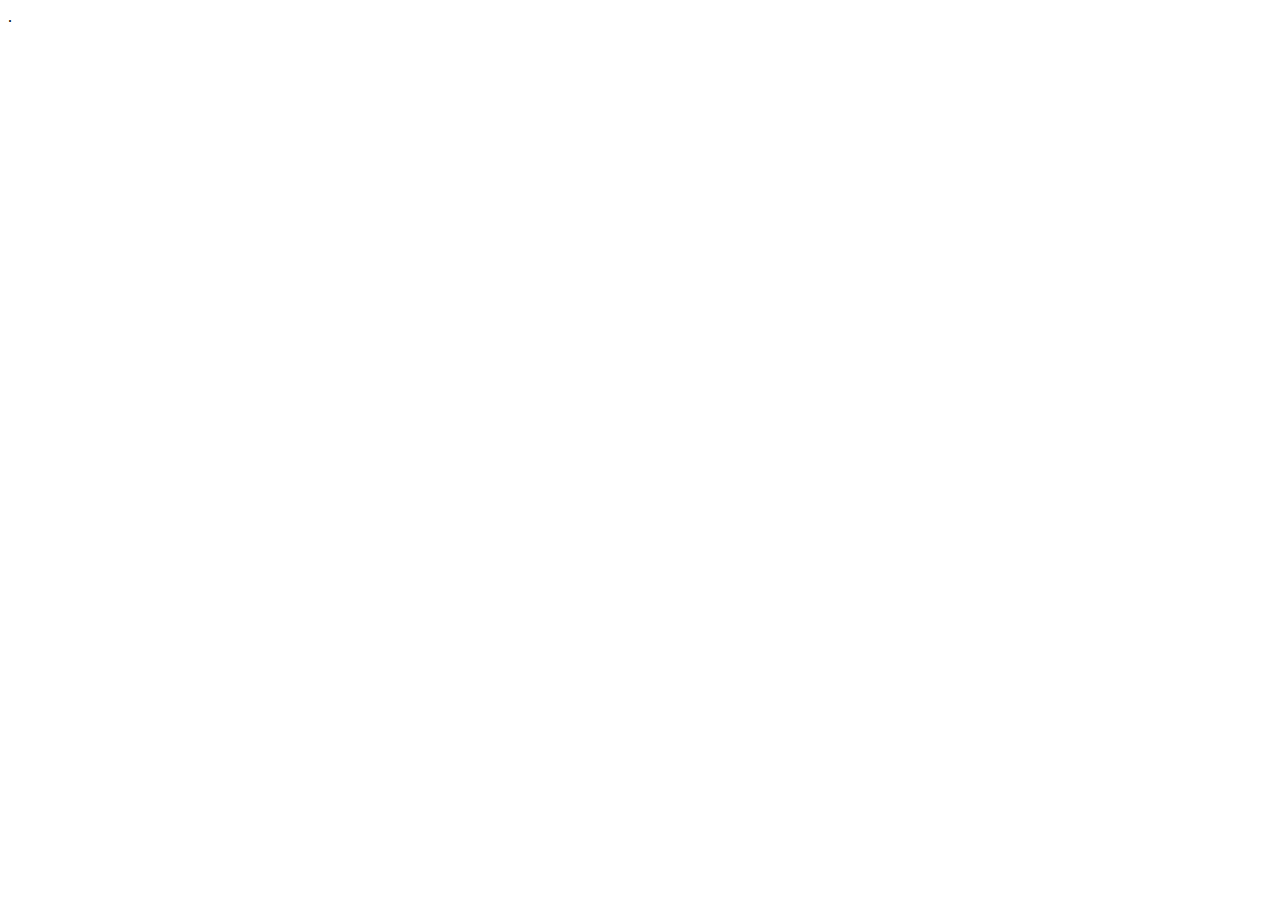
==== fancy/index.html @ 09075cb6 "added neubrutalism style section" ====
<!-- CV page in Neobrutalism style -->
<!DOCTYPE html>
<html lang="en">
<head>
    <meta charset="UTF-8">
    <meta http-equiv="X-UA-Compatible" content="IE=edge">
    <meta name="viewport" content="width=device-width, initial-scale=1.0">
    <title>Fancy</title>
    <link rel="icon" type="image/x-icon" href="./assets/img/favicon.png">
</head>
<body>
    <header class="fx-row">
        .
    </header>
    <main class="top-main">

    </main>
</body>
</html>
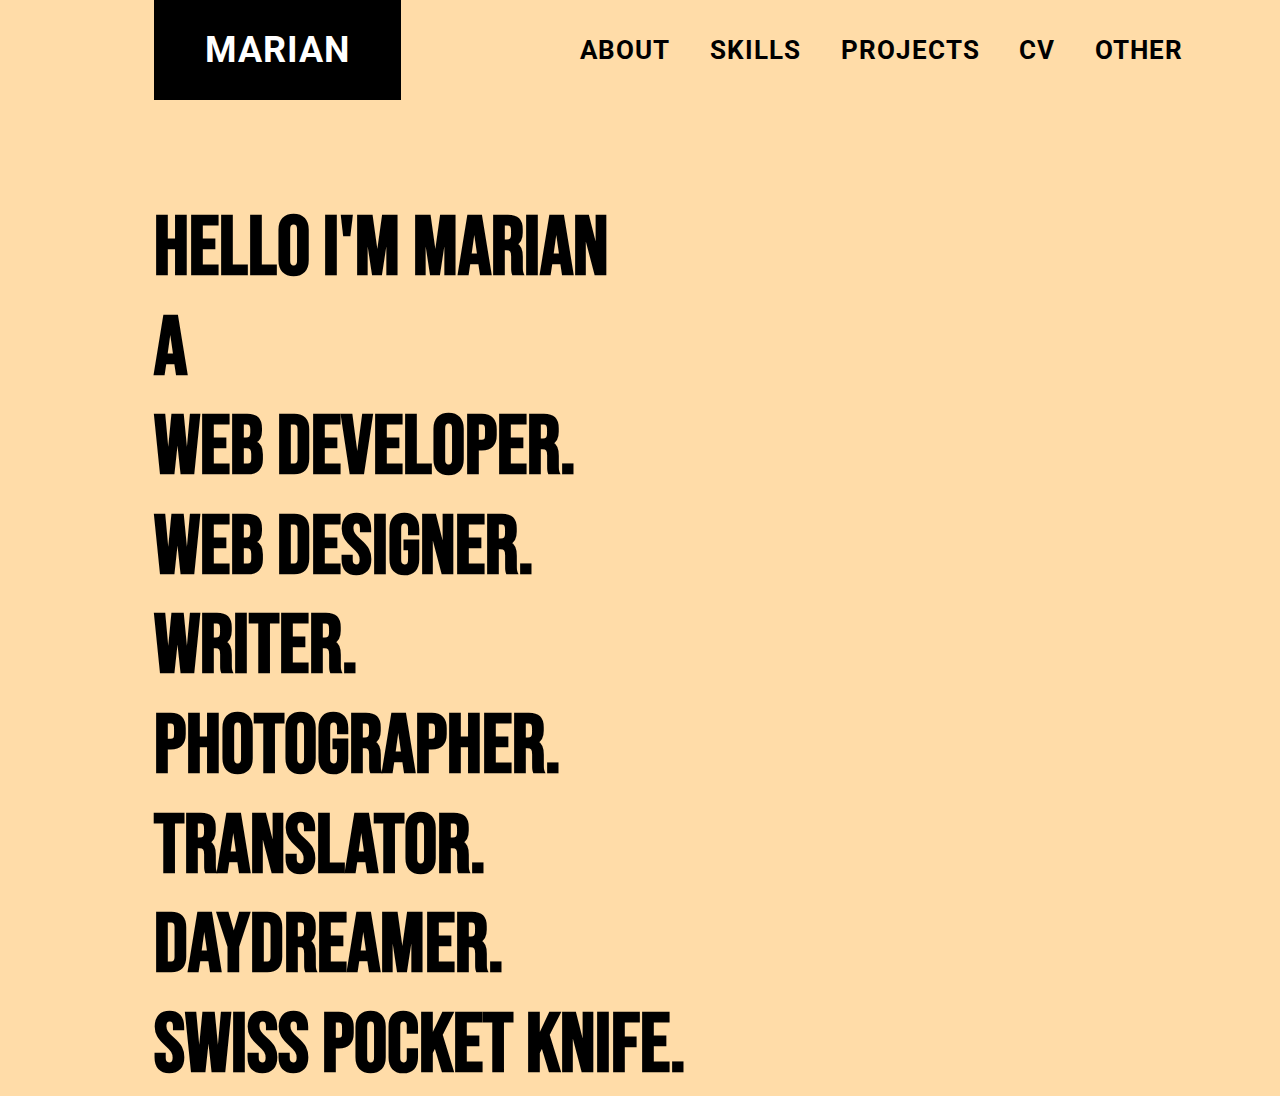
==== commit 208d2df3: "backup" ====
--- a/fancy/index.html
+++ b/fancy/index.html
@@ -7,13 +7,49 @@
     <meta name="viewport" content="width=device-width, initial-scale=1.0">
     <title>Fancy</title>
     <link rel="icon" type="image/x-icon" href="./assets/img/favicon.png">
+    <link rel="stylesheet" href="./assets/css/main.css">
+    <link rel="stylesheet" href="./assets/css/top.css">
 </head>
 <body>
-    <header class="fx-row">
-        .
+    <header>
+        <div class="logo-container">
+            <a  href="/" class="p-36">
+                Marian
+            </a>
+        </div>
+        <ul class="card-container p-26">
+            <li><a href="/fancy/about">About</a></li>
+            <li><a href="/fancy/skills">Skills</a></li>
+            <li><a href="/fancy/projects">Projects</a></li>
+            <li><a href="/fancy/cv">CV</a></li>
+            <li><a href="/fancy/other">other</a></li>
+        </ul>
+        <div class="hamburger">
+            <span></span>
+            <span></span>
+            <span></span>
+        </div>
     </header>
     <main class="top-main">
-
+        <section class="top-landing" id="landing">
+            <div class="slider-up-container">
+                <div class="slider-wrapper">
+                    <h1>
+                        Hello I'm Marian <br>
+                        a 
+                        <div class="slider">
+                            <div class="slider-text slider-text1">Web Developer.</div>
+                            <div class="slider-text slider-text2">Web Designer.</div>
+                            <div class="slider-text slider-text3">Writer.</div>
+                            <div class="slider-text slider-text4">Photographer.</div>
+                            <div class="slider-text slider-text5">Translator.</div>
+                            <div class="slider-text slider-text6">Daydreamer.</div>
+                            <div class="slider-text slider-text7">Swiss Pocket Knife. </div>
+                        </div>    
+                    </h1>
+                </div>
+            </div> 
+        </section>
     </main>
 </body>
 </html>--- a/fancy/assets/css/main.css
+++ b/fancy/assets/css/main.css
@@ -0,0 +1,200 @@
+@import url("https://fonts.googleapis.com/css2?family=Bebas+Neue&family=Roboto:wght@300;400;500;700;900&display=swap");
+.font-bbn {
+  font-family: "Bebas Neue", cursive;
+}
+
+.font-roboto {
+  font-family: "Roboto", sans-serif;
+}
+
+h1 {
+  font-size: 42px;
+  letter-spacing: 0;
+  line-height: 120%;
+  font-family: "Bebas Neue", cursive;
+}
+
+.p-36 {
+  font-weight: 700;
+  font-size: 24px;
+}
+
+.p-26 {
+  font-size: 18px;
+}
+
+@media screen and (min-width: 500px) {
+  h1 {
+    font-size: 54px;
+  }
+
+  .p-36 {
+    font-size: 28px;
+  }
+
+  .p-26 {
+    font-size: 20px;
+  }
+}
+@media screen and (min-width: 800px) {
+  h1 {
+    font-size: 62px;
+  }
+
+  .p-36 {
+    font-size: 32px;
+  }
+
+  .p-26 {
+    font-size: 24px;
+  }
+}
+@media screen and (min-width: 1200px) {
+  h1 {
+    font-size: 83px;
+  }
+
+  .p-36 {
+    font-size: 36px;
+  }
+
+  .p-26 {
+    font-size: 26px;
+  }
+}
+h1, h2, h3, h4, h5, a, p, ul, ol, li {
+  margin: 0;
+  padding: 0;
+}
+
+a {
+  text-decoration: none;
+}
+
+a {
+  text-decoration: none;
+}
+
+p {
+  margin: 0;
+}
+
+ul {
+  margin: 0;
+  padding: 0;
+}
+
+html {
+  scroll-behavior: smooth;
+}
+
+body {
+  width: 100%;
+  margin: 0;
+  letter-spacing: 0.06em;
+  line-height: 180%;
+}
+
+main {
+  width: 100%;
+  margin: 0 auto;
+}
+
+section {
+  width: 100%;
+  max-width: 1920px;
+  margin: 0 auto;
+}
+
+.fx-row {
+  display: flex;
+  flex-direction: row;
+}
+
+.fx-col {
+  display: flex;
+  flex-direction: column;
+}
+
+.fx-row-rev {
+  display: flex;
+  flex-direction: row-reverse;
+}
+
+.fx-col-rev {
+  display: flex;
+  flex-direction: column-reverse;
+}
+
+html {
+  scroll-behavior: smooth;
+}
+
+body {
+  background-color: #FFDCA8;
+  color: #000000;
+  font-family: "Roboto", sans-serif;
+}
+
+a {
+  opacity: 1;
+  transition: opacity 0.3s ease-in-out;
+  color: #000000;
+}
+a:hover {
+  opacity: 0.6;
+}
+
+section {
+  width: 100%;
+  max-width: 1920px;
+  margin: 0 auto;
+}
+
+header {
+  width: 100%;
+  height: 100px;
+  display: flex;
+  flex-direction: row;
+  align-items: center;
+  justify-content: space-between;
+}
+header .logo-container {
+  height: 100%;
+  margin: 0 0 0 12%;
+  padding: 0 clamp(20px, 4vw, 60px);
+  display: flex;
+  align-items: center;
+  justify-content: center;
+  background-color: #000000;
+  text-decoration: underline;
+  text-transform: uppercase;
+}
+header .logo-container a {
+  color: #ffffff;
+  line-height: 100%;
+}
+header .card-container {
+  display: none;
+}
+@media screen and (min-width: 1000px) {
+  header .card-container {
+    display: block;
+    height: 100%;
+    margin: 0 6% 0 0;
+    display: flex;
+    flex-direction: row;
+    align-items: center;
+    list-style-type: none;
+  }
+  header .card-container li {
+    margin: 0 clamp(10px, 1.5em, 20px);
+    font-weight: 700;
+    text-transform: uppercase;
+  }
+  header .hamburger {
+    display: none;
+  }
+}
+
+/*# sourceMappingURL=main.css.map */
--- a/fancy/assets/css/top.css
+++ b/fancy/assets/css/top.css
@@ -0,0 +1,84 @@
+@import url("https://fonts.googleapis.com/css2?family=Bebas+Neue&family=Roboto:wght@300;400;500;700;900&display=swap");
+.font-bbn {
+  font-family: "Bebas Neue", cursive;
+}
+
+.font-roboto {
+  font-family: "Roboto", sans-serif;
+}
+
+h1 {
+  font-size: 42px;
+  letter-spacing: 0;
+  line-height: 120%;
+  font-family: "Bebas Neue", cursive;
+}
+
+.p-36 {
+  font-weight: 700;
+  font-size: 24px;
+}
+
+.p-26 {
+  font-size: 18px;
+}
+
+@media screen and (min-width: 500px) {
+  h1 {
+    font-size: 54px;
+  }
+
+  .p-36 {
+    font-size: 28px;
+  }
+
+  .p-26 {
+    font-size: 20px;
+  }
+}
+@media screen and (min-width: 800px) {
+  h1 {
+    font-size: 62px;
+  }
+
+  .p-36 {
+    font-size: 32px;
+  }
+
+  .p-26 {
+    font-size: 24px;
+  }
+}
+@media screen and (min-width: 1200px) {
+  h1 {
+    font-size: 83px;
+  }
+
+  .p-36 {
+    font-size: 36px;
+  }
+
+  .p-26 {
+    font-size: 26px;
+  }
+}
+h1, h2, h3, h4, h5, a, p, ul, ol, li {
+  margin: 0;
+  padding: 0;
+}
+
+a {
+  text-decoration: none;
+}
+
+.top-landing h1 {
+  margin: clamp(40px, 10vw, 100px) 0 0 12%;
+  max-width: 70%;
+}
+.top-landing .slide-up-container {
+  display: flex;
+  align-items: center;
+  justify-content: center;
+}
+
+/*# sourceMappingURL=top.css.map */
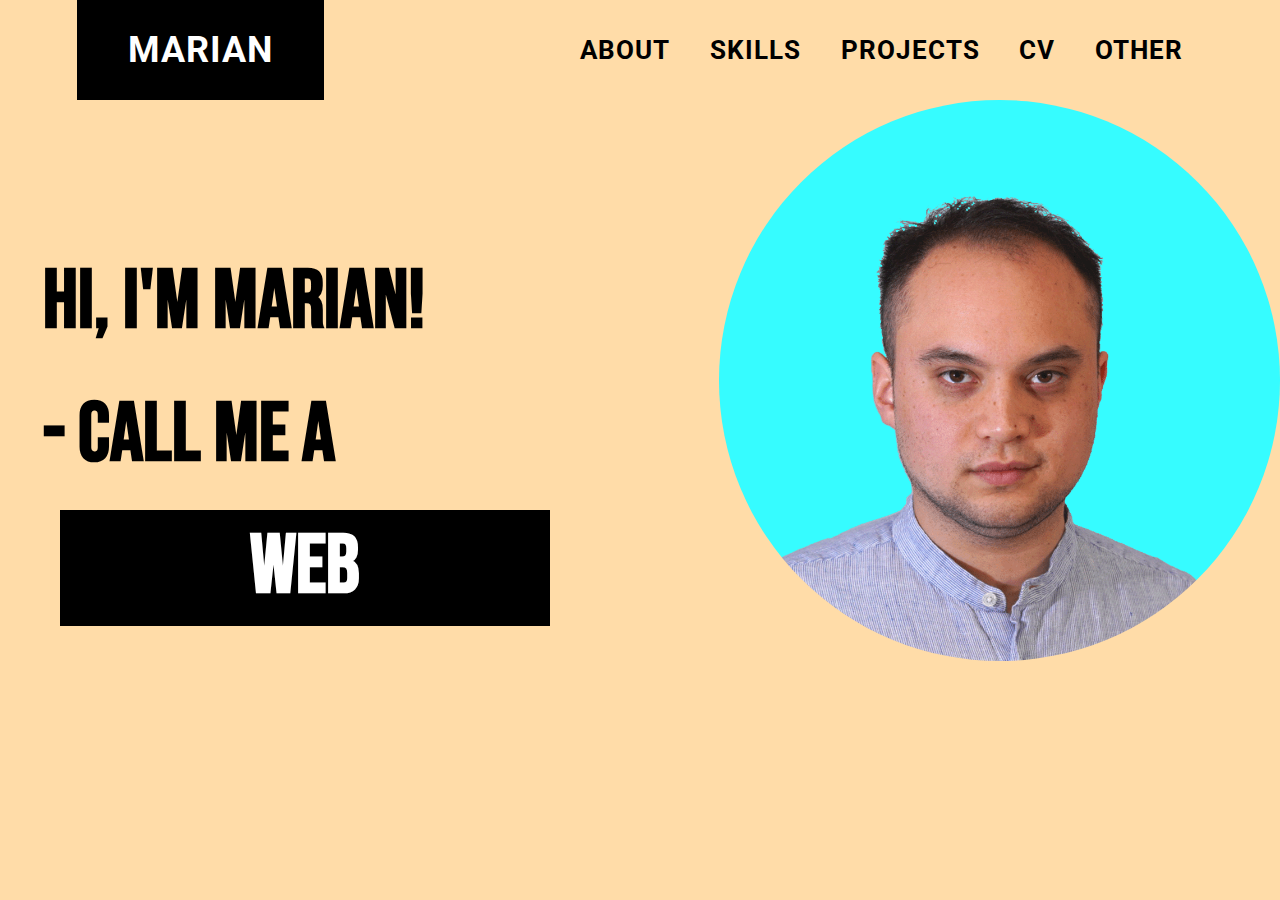
==== commit a5a3f46d: "backup" ====
--- a/fancy/index.html
+++ b/fancy/index.html
@@ -32,11 +32,11 @@
     </header>
     <main class="top-main">
         <section class="top-landing" id="landing">
-            <div class="slider-up-container">
+            <div class="slide-up-container">
                 <div class="slider-wrapper">
                     <h1>
-                        Hello I'm Marian <br>
-                        a 
+                        Hi, I'm Marian! <br>
+                        - Call me a 
                         <div class="slider">
                             <div class="slider-text slider-text1">Web Developer.</div>
                             <div class="slider-text slider-text2">Web Designer.</div>
@@ -44,11 +44,19 @@
                             <div class="slider-text slider-text4">Photographer.</div>
                             <div class="slider-text slider-text5">Translator.</div>
                             <div class="slider-text slider-text6">Daydreamer.</div>
-                            <div class="slider-text slider-text7">Swiss Pocket Knife. </div>
+                            <div class="slider-text slider-text7">Dork. </div>
                         </div>    
                     </h1>
                 </div>
             </div> 
+            <div class="profile-container">
+                <img 
+                    src="./assets/img/top/cutout-square-min.png" 
+                    alt="Marian Avatar" 
+                    aria-label="Marian Maschke Profile Picture" 
+                    class="cutout-profile"
+                    >
+            </div>
         </section>
     </main>
 </body>
--- a/fancy/assets/css/main.css
+++ b/fancy/assets/css/main.css
@@ -84,6 +84,12 @@
   padding: 0;
 }
 
+img {
+  height: auto;
+  width: 100%;
+  max-width: 100%;
+}
+
 html {
   scroll-behavior: smooth;
 }
@@ -161,7 +167,7 @@
 }
 header .logo-container {
   height: 100%;
-  margin: 0 0 0 12%;
+  margin: 0 0 0 6%;
   padding: 0 clamp(20px, 4vw, 60px);
   display: flex;
   align-items: center;
--- a/fancy/assets/css/top.css
+++ b/fancy/assets/css/top.css
@@ -71,14 +71,97 @@
   text-decoration: none;
 }
 
+.top-landing {
+  display: flex;
+  flex-direction: row;
+}
 .top-landing h1 {
-  margin: clamp(40px, 10vw, 100px) 0 0 12%;
+  margin: clamp(40px, 10vw, 100px) 0 0 6%;
+  width: fit-content;
   max-width: 70%;
 }
 .top-landing .slide-up-container {
+  width: 100%;
   display: flex;
   align-items: center;
   justify-content: center;
 }
+.top-landing .slide-up-container .slider-wrapper {
+  width: 100%;
+}
+.top-landing .slide-up-container .slider-wrapper h1 {
+  line-height: 160%;
+}
+.top-landing .slide-up-container .slider-wrapper .slider {
+  display: inline-block;
+  height: 1.2em;
+  margin: 0 0 -0.4em 0.2em;
+  overflow-y: hidden;
+  background-color: #000000;
+  color: #ffffff;
+  text-align: center;
+  padding: 0.1em 0.5em;
+}
+.top-landing .slide-up-container .slider-wrapper .slider .slider-text {
+  animation: text-slide 16s infinite 2s;
+  line-height: 120%;
+}
+.top-landing .profile-container img {
+  border-radius: 50%;
+}
+
+@keyframes text-slide {
+  0% {
+    transform: translateY(0em);
+    opacity: 1;
+    filter: blur(0px);
+  }
+  12% {
+    transform: translateY(0em);
+  }
+  16% {
+    transform: translateY(-1.2em);
+  }
+  26% {
+    transform: translateY(-1.2em);
+  }
+  30% {
+    transform: translateY(-2.4em);
+  }
+  40% {
+    transform: translateY(-2.4em);
+  }
+  44% {
+    transform: translateY(-3.6em);
+  }
+  54% {
+    transform: translateY(-3.6em);
+  }
+  58% {
+    transform: translateY(-4.8em);
+  }
+  68% {
+    transform: translateY(-4.8em);
+  }
+  72% {
+    transform: translateY(-6em);
+  }
+  82% {
+    transform: translateY(-6em);
+  }
+  86% {
+    transform: translateY(-7.2em);
+  }
+  96% {
+    transform: translateY(-7.2em);
+    opacity: 1;
+    filter: blur(0px);
+  }
+  100% {
+    transform: translateY(0em);
+    opacity: 0.2;
+    filter: blur(2px);
+  }
+}
 
 /*# sourceMappingURL=top.css.map */
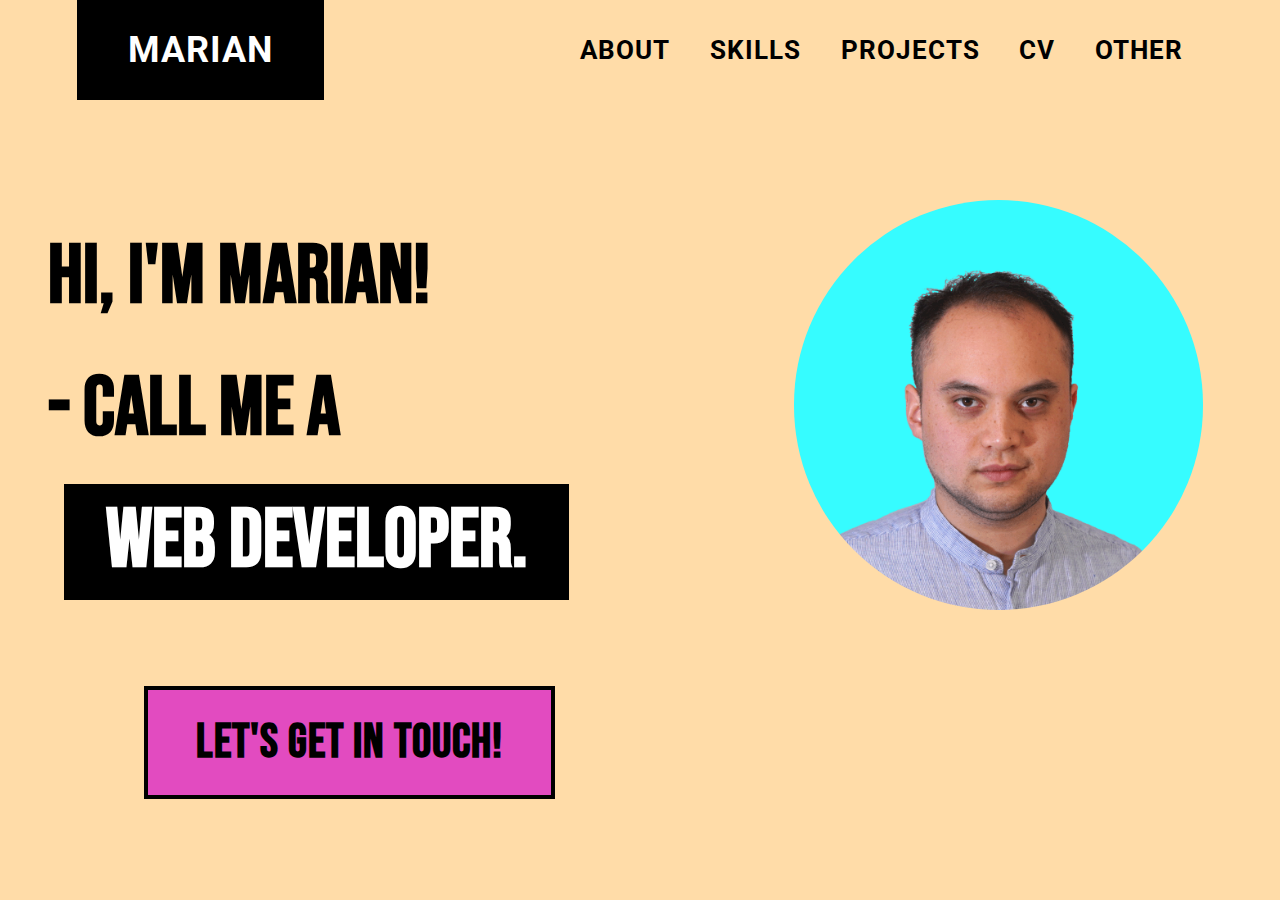
==== commit 0b06a974: "init new hp version" ====
--- a/fancy/index.html
+++ b/fancy/index.html
@@ -37,7 +37,7 @@
                     <h1>
                         Hi, I'm Marian! <br>
                         - Call me a 
-                        <div class="slider">
+                        <span class="slider">
                             <div class="slider-text slider-text1">Web Developer.</div>
                             <div class="slider-text slider-text2">Web Designer.</div>
                             <div class="slider-text slider-text3">Writer.</div>
@@ -45,7 +45,7 @@
                             <div class="slider-text slider-text5">Translator.</div>
                             <div class="slider-text slider-text6">Daydreamer.</div>
                             <div class="slider-text slider-text7">Dork. </div>
-                        </div>    
+                        <span/>    
                     </h1>
                 </div>
             </div> 
@@ -58,6 +58,9 @@
                     >
             </div>
         </section>
+        <div class="cta-block plr-6">
+            <a class="cta-text title-cta">Let's get in touch!<a/>
+        </div>
     </main>
 </body>
 </html>--- a/fancy/assets/css/main.css
+++ b/fancy/assets/css/main.css
@@ -62,6 +62,13 @@
     font-size: 26px;
   }
 }
+.plr-6 {
+  width: 100%;
+  box-sizing: border-box;
+  padding-left: 6%;
+  padding-right: 6%;
+}
+
 h1, h2, h3, h4, h5, a, p, ul, ol, li {
   margin: 0;
   padding: 0;
@@ -69,6 +76,7 @@
 
 a {
   text-decoration: none;
+  cursor: pointer;
 }
 
 a {
--- a/fancy/assets/css/top.css
+++ b/fancy/assets/css/top.css
@@ -62,6 +62,13 @@
     font-size: 26px;
   }
 }
+.plr-6 {
+  width: 100%;
+  box-sizing: border-box;
+  padding-left: 6%;
+  padding-right: 6%;
+}
+
 h1, h2, h3, h4, h5, a, p, ul, ol, li {
   margin: 0;
   padding: 0;
@@ -69,15 +76,23 @@
 
 a {
   text-decoration: none;
+  cursor: pointer;
+}
+
+.cta-text {
+  font-family: "Bebas Neue", cursive;
+  font-size: clamp(24px, 4vw, 48px);
+  font-weight: bolder;
 }
 
 .top-landing {
   display: flex;
   flex-direction: row;
+  align-items: center;
+  margin: clamp(40px, 10vw, 100px) auto;
 }
 .top-landing h1 {
-  margin: clamp(40px, 10vw, 100px) 0 0 6%;
-  width: fit-content;
+  margin: 0 0 0 6%;
   max-width: 70%;
 }
 .top-landing .slide-up-container {
@@ -106,8 +121,21 @@
   animation: text-slide 16s infinite 2s;
   line-height: 120%;
 }
+.top-landing .profile-container {
+  width: clamp(200px, 32vw, 600px);
+  min-width: clamp(200px, 32vw, 600px);
+  margin: 0 6% 0 0;
+}
 .top-landing .profile-container img {
   border-radius: 50%;
+}
+
+.title-cta {
+  margin: auto 0 auto 6%;
+  padding: 0.5em 1em;
+  background-color: #E24BC0;
+  border: 0.1em solid #000000;
+  line-height: 100%;
 }
 
 @keyframes text-slide {
